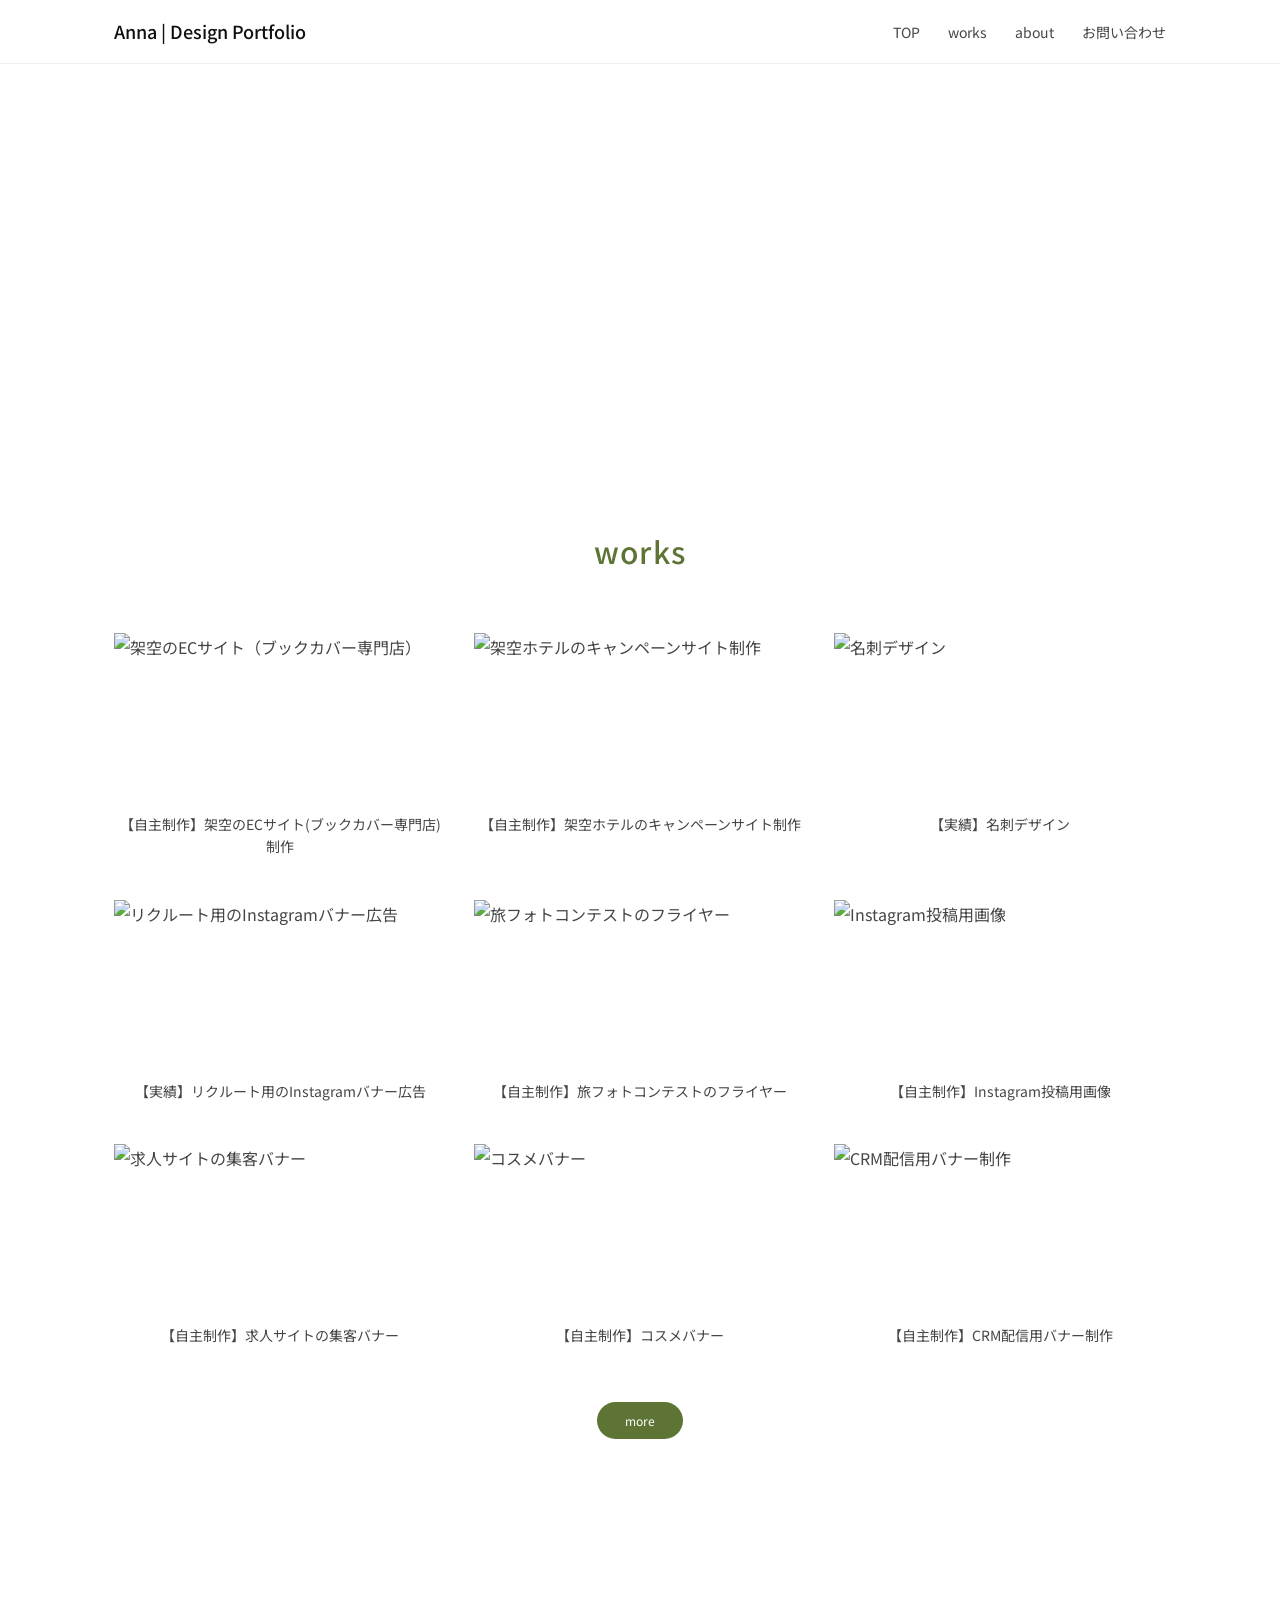
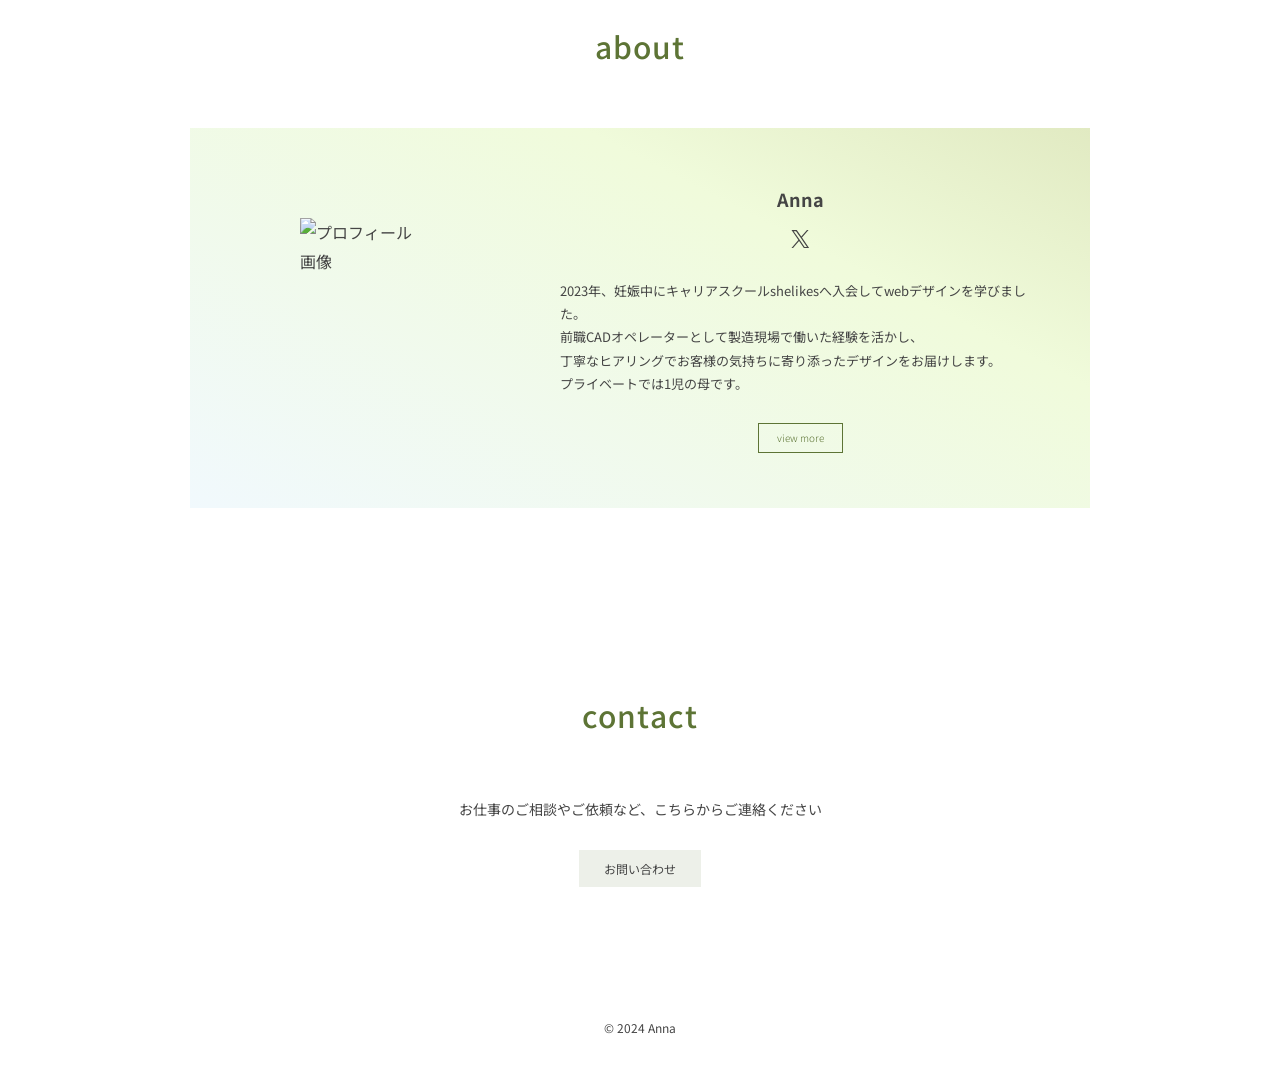
==== index.html @ bd19df40 "Add files via upload" ====
<!DOCTYPE html>
<html lang="ja">
<head>
  <meta charset="UTF-8">
  <meta name="viewport" content="width=device-width, initial-scale=1.0">
  <meta name="description" content="Anna's Design Portfolio">
  <title>Anna | Design Portfolio</title>
  <link rel="preconnect" href="https://fonts.googleapis.com">
  <link rel="preconnect" href="https://fonts.gstatic.com" crossorigin>
  <link href="https://fonts.googleapis.com/css2?family=Noto+Sans+JP:wght@400;500;700&display=swap" rel="stylesheet">
  <style>
    :root {
      --green: #5d7435;
      --text: #454545;
      --header-height: 64px;
      --content-width: 1100px;
    }

    * { box-sizing: border-box; }
    html { scroll-behavior: smooth; }
    body {
      margin: 0;
      color: var(--text);
      font-family: "Noto Sans JP", sans-serif;
      line-height: 1.8;
      background: #fff;
    }
    a { color: inherit; text-decoration: none; }
    img { max-width: 100%; height: auto; display: block; }

    /* Header */
    .site-header {
      position: sticky;
      top: 0;
      z-index: 1000;
      height: var(--header-height);
      background: #fff;
      border-bottom: 1px solid #eee;
    }
    .header-inner {
      max-width: var(--content-width);
      height: 100%;
      margin: 0 auto;
      padding: 0 24px;
      display: flex;
      align-items: center;
      justify-content: space-between;
    }
    .logo {
      color: #111;
      font-size: 18px;
      font-weight: 500;
      white-space: nowrap;
    }
    .nav-list {
      display: flex;
      gap: 28px;
      margin: 0;
      padding: 0;
      list-style: none;
    }
    .nav-list a {
      font-size: 14px;
      transition: color .2s;
    }
    .nav-list a:hover { color: var(--green); }

    .menu-button {
      display: none;
      border: 0;
      background: transparent;
      font-size: 28px;
      cursor: pointer;
      color: var(--text);
    }

    /* Hero */
    .hero {
      width: 100%;
      min-height: 370px;
      background: url("images/main.png") center / cover no-repeat;
      display: flex;
      align-items: center;
      justify-content: center;
    }

    /* Common */
    .section {
      max-width: var(--content-width);
      margin: 0 auto;
      padding: 90px 24px;
    }
    .section-title {
      margin: 0 0 55px;
      color: var(--green);
      text-align: center;
      font-size: 30px;
      font-weight: 500;
      letter-spacing: .04em;
    }

    /* Works */
    .works-grid {
      display: grid;
      grid-template-columns: repeat(3, 1fr);
      gap: 42px 28px;
    }
    .work-card img {
      width: 100%;
      aspect-ratio: 2 / 1;
      object-fit: cover;
    }
    .work-title {
      margin: 14px 0 0;
      text-align: center;
      font-size: 14px;
      line-height: 1.6;
    }
    .more-button-wrap {
      margin-top: 55px;
      text-align: center;
    }
    .more-button {
      display: inline-block;
      padding: 8px 28px;
      border-radius: 100px;
      background: var(--green);
      color: #fff;
      font-size: 12px;
    }

    /* About */
    .about-box {
      max-width: 900px;
      margin: 0 auto;
      padding: 55px 50px;
      background: linear-gradient(207deg, rgb(225,234,194) 0%, rgb(240,251,219) 31%, rgb(241,249,253) 100%);
      display: grid;
      grid-template-columns: 30% 60%;
      gap: 10%;
      align-items: center;
    }
    .profile-image {
      width: 120px;
      height: 200px;
      object-fit: contain;
      margin: 0 auto;
    }
    .about-name {
      margin: 0 0 8px;
      text-align: center;
      font-size: 18px;
      font-weight: 700;
    }
    .social {
      display: flex;
      justify-content: center;
      gap: 12px;
      margin-bottom: 25px;
    }
    .social a {
      display: inline-flex;
      align-items: center;
      justify-content: center;
      width: 30px;
      height: 30px;
    }
    .social svg {
      width: 24px;
      height: 24px;
      fill: currentColor;
    }
    .about-text {
      margin: 0;
      font-size: 13px;
    }
    .view-more-wrap {
      margin-top: 25px;
      text-align: center;
    }
    .view-more {
      display: inline-block;
      padding: 5px 18px;
      border: 1px solid var(--green);
      color: var(--green);
      font-size: 10px;
      font-weight: 300;
    }

    /* Contact */
    .contact {
      text-align: center;
    }
    .contact-text {
      margin: 0 0 28px;
      font-size: 14px;
    }
    .contact-button {
      display: inline-block;
      padding: 8px 25px;
      background: rgba(92,115,53,.11);
      color: var(--text);
      font-size: 12px;
    }

    /* Footer */
    footer {
      padding: 28px 20px;
      text-align: center;
      font-size: 12px;
    }

    /* Tablet / mobile */
    @media (max-width: 768px) {
      .nav-list {
        position: absolute;
        top: var(--header-height);
        left: 0;
        right: 0;
        display: none;
        flex-direction: column;
        gap: 0;
        background: #fff;
        border-bottom: 1px solid #eee;
      }
      .nav-list.is-open { display: flex; }
      .nav-list li { border-top: 1px solid #eee; }
      .nav-list a {
        display: block;
        padding: 14px 24px;
      }
      .menu-button { display: block; }

      .hero { min-height: 280px; }
      .section { padding: 70px 20px; }
      .section-title { margin-bottom: 40px; font-size: 26px; }

      .works-grid { grid-template-columns: repeat(2, 1fr); gap: 35px 18px; }

      .about-box {
        grid-template-columns: 1fr;
        gap: 25px;
        padding: 40px 30px;
      }
      .profile-image { height: 170px; }
    }

    @media (max-width: 480px) {
      :root { --header-height: 58px; }
      .header-inner { padding: 0 16px; }
      .logo { font-size: 16px; }
      .hero { min-height: 180px; }

      .section { padding: 55px 16px; }
      .section-title { margin-bottom: 32px; font-size: 24px; }

      .works-grid { grid-template-columns: 1fr; gap: 32px; }
      .work-title { font-size: 13px; }

      .about-box { padding: 30px 20px; }
      .about-text { font-size: 12px; }
    }
  </style>
</head>

<body>
  <header class="site-header">
    <div class="header-inner">
      <a class="logo" href="#top">Anna | Design Portfolio</a>

      <button class="menu-button" type="button" aria-label="メインメニュー" aria-expanded="false">☰</button>

      <nav>
        <ul class="nav-list">
          <li><a href="#top">TOP</a></li>
          <li><a href="#works">works</a></li>
          <li><a href="#about">about</a></li>
          <li><a href="#contact">お問い合わせ</a></li>
        </ul>
      </nav>
    </div>
  </header>

  <main id="top">
    <section class="hero" aria-label="メインビジュアル"></section>

    <section id="works" class="section">
      <h1 class="section-title">works</h1>

      <div class="works-grid">
        <article class="work-card">
          <a href="works/bookcover.html">
            <img src="images/work01.png" alt="架空のECサイト（ブックカバー専門店）">
            <p class="work-title">【自主制作】架空のECサイト(ブックカバー専門店)制作</p>
          </a>
        </article>

        <article class="work-card">
          <img src="images/work02.png" alt="架空ホテルのキャンペーンサイト制作">
          <p class="work-title">【自主制作】架空ホテルのキャンペーンサイト制作</p>
        </article>

        <article class="work-card">
          <img src="images/work03.png" alt="名刺デザイン">
          <p class="work-title">【実績】名刺デザイン</p>
        </article>

        <article class="work-card">
          <img src="images/work04.png" alt="リクルート用のInstagramバナー広告">
          <p class="work-title">【実績】リクルート用のInstagramバナー広告</p>
        </article>

        <article class="work-card">
          <img src="images/work05.png" alt="旅フォトコンテストのフライヤー">
          <p class="work-title">【自主制作】旅フォトコンテストのフライヤー</p>
        </article>

        <article class="work-card">
          <img src="images/work06.png" alt="Instagram投稿用画像">
          <p class="work-title">【自主制作】Instagram投稿用画像</p>
        </article>

        <article class="work-card">
          <img src="images/work07.png" alt="求人サイトの集客バナー">
          <p class="work-title">【自主制作】求人サイトの集客バナー</p>
        </article>

        <article class="work-card">
          <img src="images/work08.png" alt="コスメバナー">
          <p class="work-title">【自主制作】コスメバナー</p>
        </article>

        <article class="work-card">
          <img src="images/work09.png" alt="CRM配信用バナー制作">
          <p class="work-title">【自主制作】CRM配信用バナー制作</p>
        </article>
      </div>

      <div class="more-button-wrap">
        <a class="more-button" href="#works">more</a>
      </div>
    </section>

    <section id="about" class="section">
      <h1 class="section-title">about</h1>

      <div class="about-box">
        <div>
          <img class="profile-image" src="images/profile.png" alt="プロフィール画像">
        </div>

        <div>
          <p class="about-name">Anna</p>

          <div class="social">
            <a href="https://x.com/anna_web0614" target="_blank" rel="noopener noreferrer" aria-label="X">
              <svg viewBox="0 0 24 24" aria-hidden="true">
                <path d="M13.982 10.622 20.54 3h-1.554l-5.693 6.618L8.745 3H3.5l6.876 10.007L3.5 21h1.554l6.012-6.989L15.868 21h5.245l-7.131-10.378Zm-2.128 2.474-.697-.997-5.543-7.93H8l4.474 6.4.697.996 5.815 8.318h-2.387l-4.745-6.787Z"/>
              </svg>
            </a>
          </div>

          <p class="about-text">
            2023年、妊娠中にキャリアスクールshelikesへ入会してwebデザインを学びました。<br>
            前職CADオペレーターとして製造現場で働いた経験を活かし、<br>
            丁寧なヒアリングでお客様の気持ちに寄り添ったデザインをお届けします。<br>
            プライベートでは1児の母です。
          </p>

          <div class="view-more-wrap">
            <span class="view-more">view more</span>
          </div>
        </div>
      </div>
    </section>

    <section id="contact" class="section contact">
      <h1 class="section-title">contact</h1>
      <p class="contact-text">お仕事のご相談やご依頼など、こちらからご連絡ください</p>
      <!-- TODO: メールアドレス等の連絡先が決まったらhrefを差し替え -->
      <a class="contact-button" href="mailto:YOUR-EMAIL@example.com">お問い合わせ</a>
    </section>
  </main>

  <footer>
    <p>© 2024 Anna</p>
  </footer>

  <script>
    const button = document.querySelector(".menu-button");
    const nav = document.querySelector(".nav-list");

    button.addEventListener("click", () => {
      const isOpen = nav.classList.toggle("is-open");
      button.setAttribute("aria-expanded", isOpen);
    });

    document.querySelectorAll(".nav-list a").forEach(link => {
      link.addEventListener("click", () => {
        nav.classList.remove("is-open");
        button.setAttribute("aria-expanded", "false");
      });
    });
  </script>
</body>
</html>
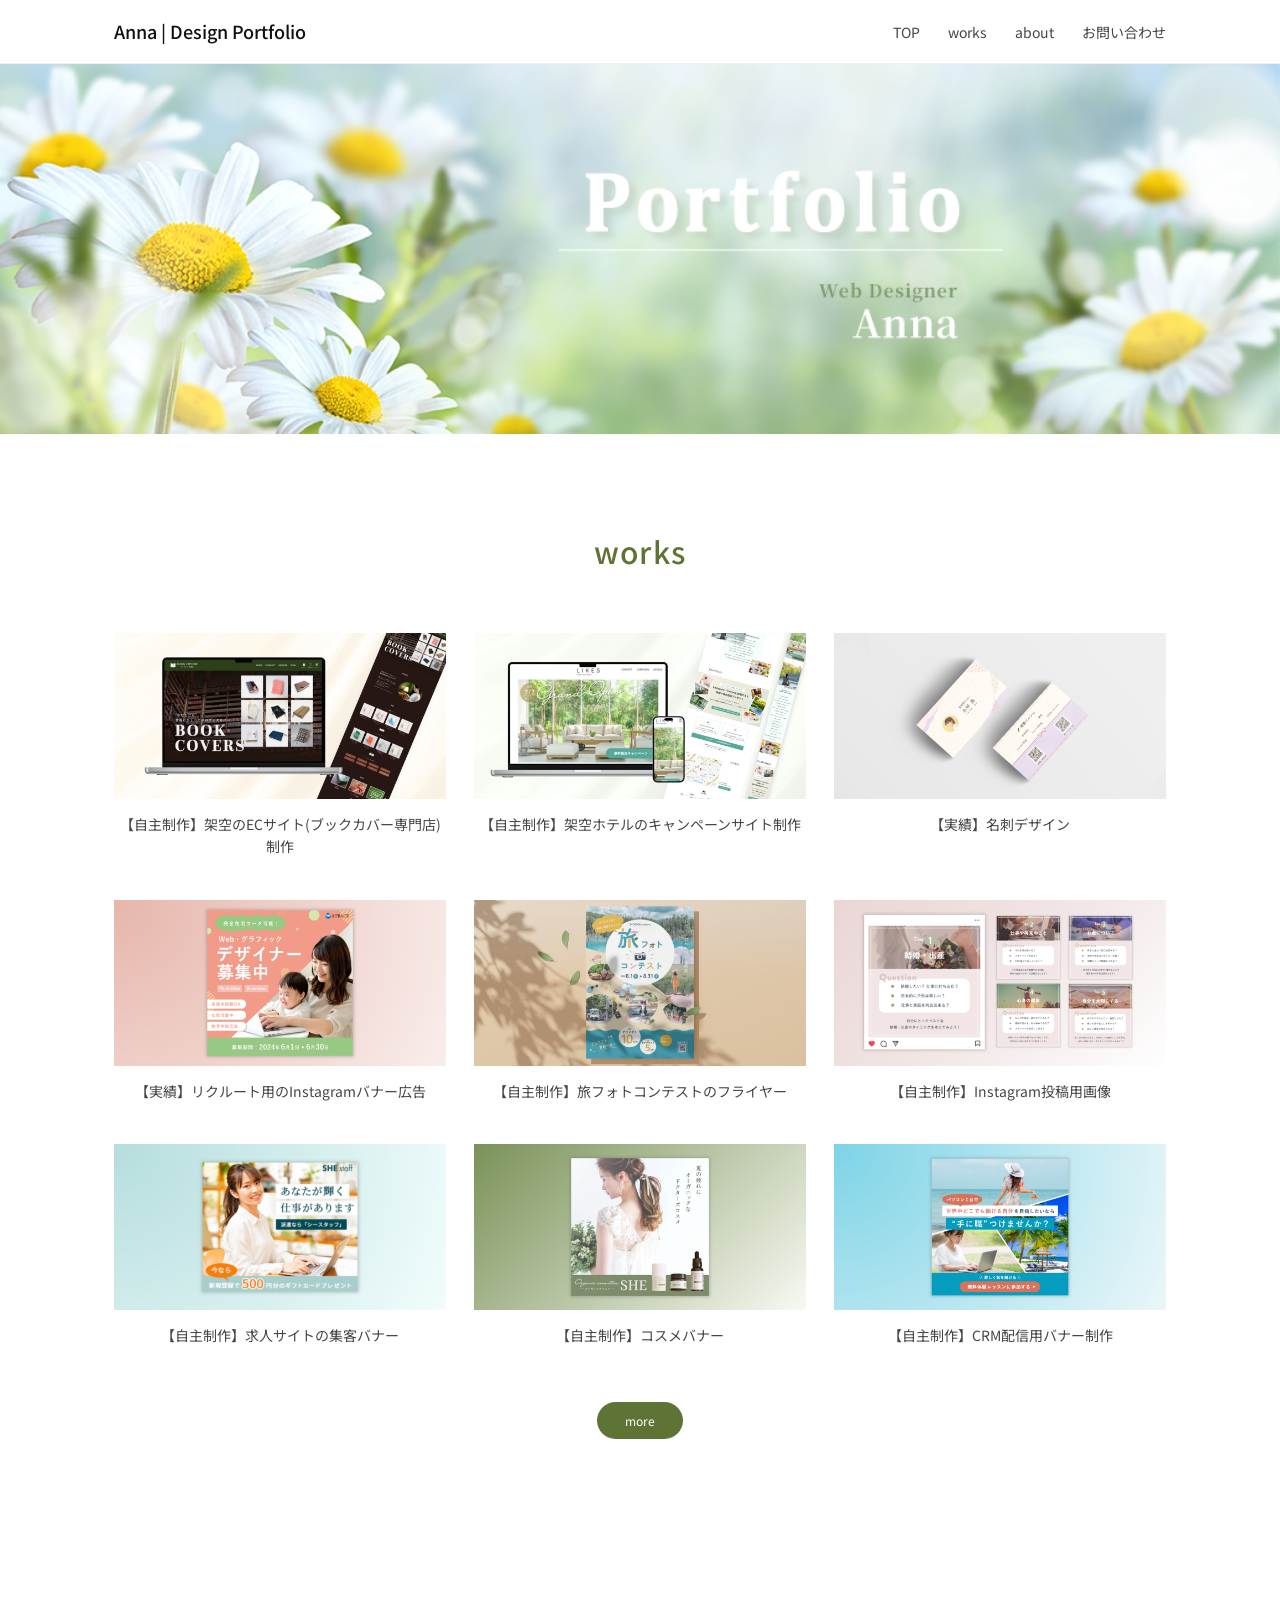
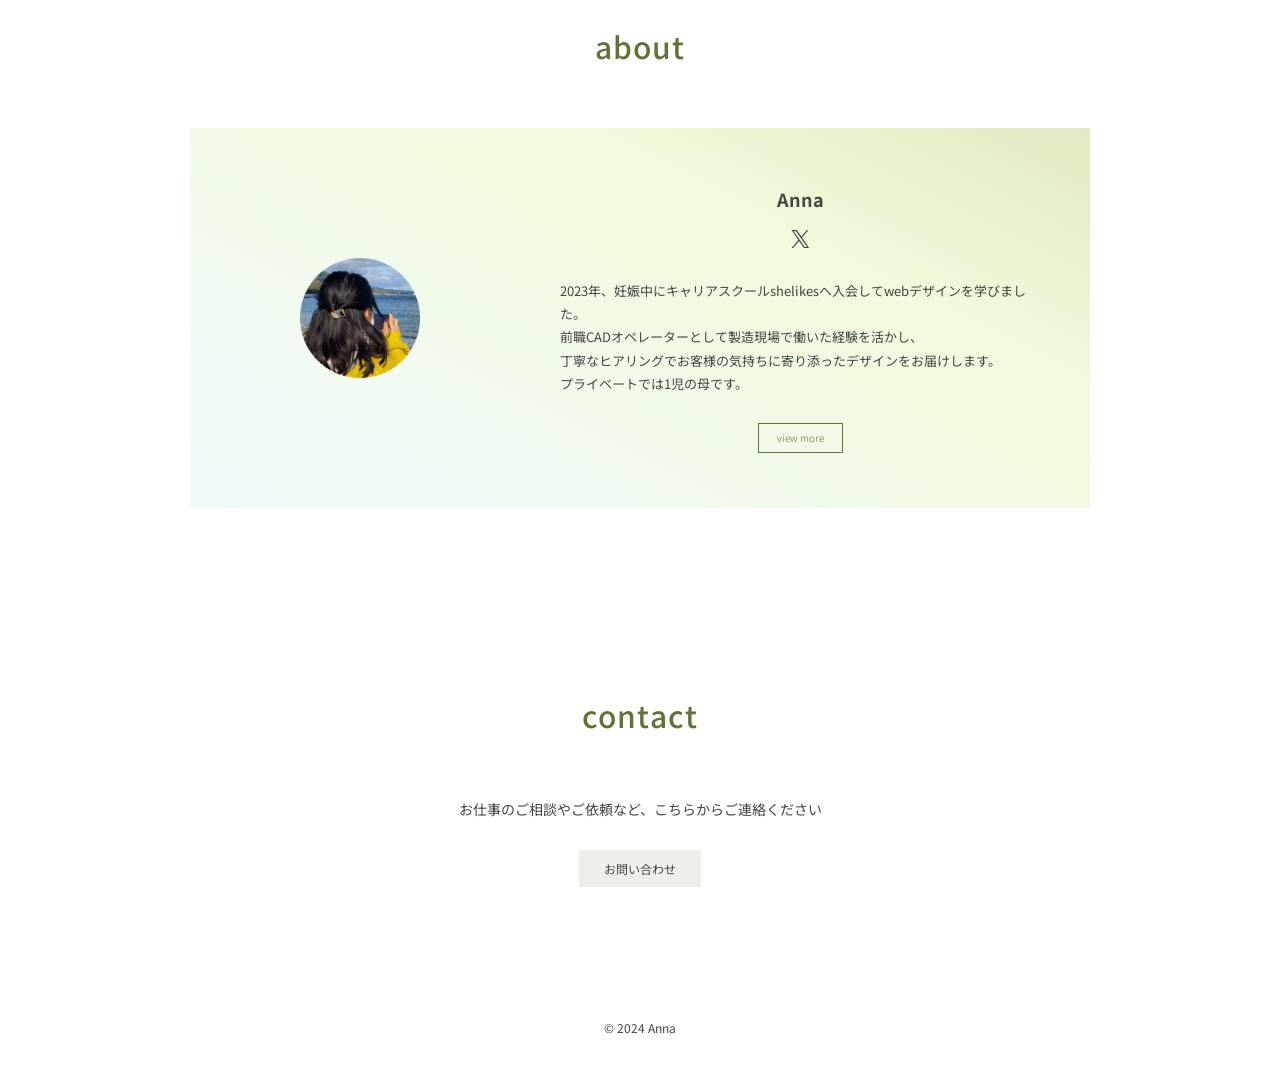
==== commit 7b66c6b6: "Update index.html" ====
--- a/index.html
+++ b/index.html
@@ -289,7 +289,7 @@
 
       <div class="works-grid">
         <article class="work-card">
-          <a href="works/bookcover.html">
+          <a href="works/bookcover_wp.html">
             <img src="images/work01.png" alt="架空のECサイト（ブックカバー専門店）">
             <p class="work-title">【自主制作】架空のECサイト(ブックカバー専門店)制作</p>
           </a>
